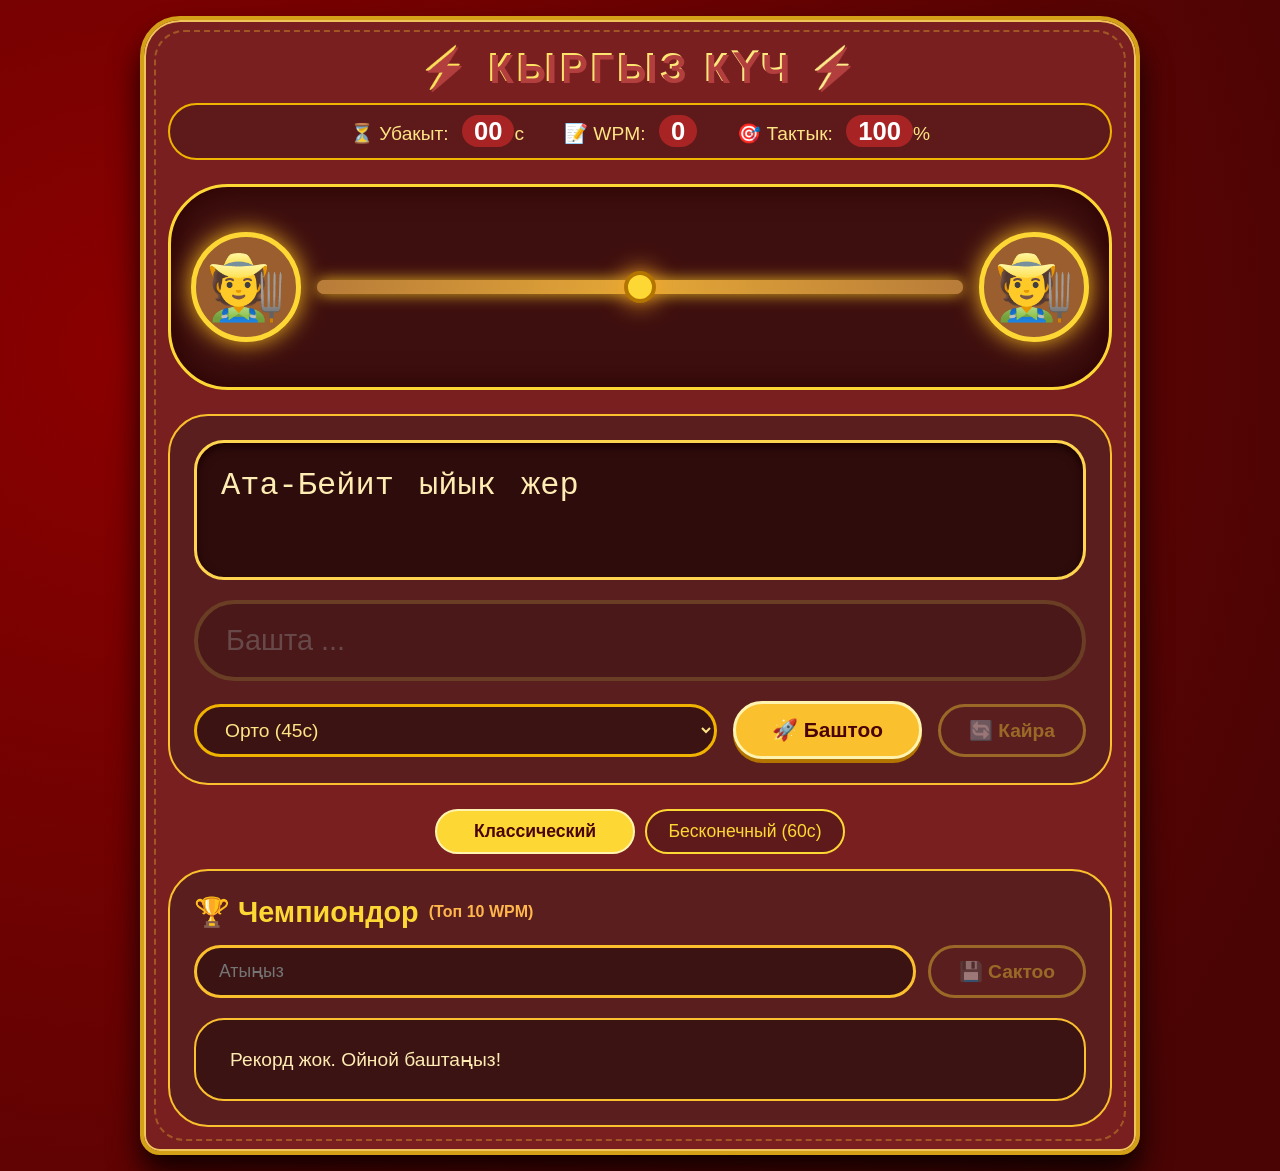
==== index.html @ 17764546 "finished last" ====
<!DOCTYPE html>
<html lang="ru">
<head>
    <meta charset="UTF-8">
    <meta name="viewport" content="width=device-width, initial-scale=1.0">
    <title>Кыргызская перетягивалка</title>
    <link rel="stylesheet" href="style.css">
</head>
<body>
    <div class="game-container">
        <!-- Шапка с игровыми показателями -->
        <header class="game-header">
            <h1 class="game-title">⚡ КЫРГЫЗ КҮЧ ⚡</h1>
            <div class="stats-bar">
                <div class="stat-item">⏳ Убакыт: <span id="timer-display">00</span>с</div>
                <div class="stat-item">📝 WPM: <span id="wpm-display">0</span></div>
                <div class="stat-item">🎯 Тактык: <span id="accuracy-display">100</span>%</div>
            </div>
        </header>

        <!-- Арена с верёвкой и персонажами -->
        <section class="arena">
            <div class="characters">
                <div class="character left-character">
                    <img src="assets/personss.gif" alt="Сол жак" onerror="this.onerror=null; this.outerHTML='<span class=\'emoji-fallback\'>🧑‍🌾</span>'">
                </div>
                <div class="rope-container">
                    <div class="rope-line"></div>
                    <div class="rope-knot" id="rope-knot"></div>
                </div>
                <div class="character right-character">
                    <img src="assets/personss.gif" alt="Оң жак" onerror="this.onerror=null; this.outerHTML='<span class=\'emoji-fallback\'>🧑‍🌾</span>'">
                </div>
            </div>
        </section>

        <!-- Зона печати -->
        <section class="typing-area">
            <div class="sentence-display" id="sentence-display"></div>
            <input type="text" id="typing-input" placeholder="Башта ..." disabled autocomplete="off">
            <div class="controls">
                <select id="difficulty-select">
                    <option value="easy">Жеңил (60с)</option>
                    <option value="medium" selected>Орто (45с)</option>
                    <option value="hard">Кыйын (30с)</option>
                </select>
                <button id="start-btn" class="btn-primary">🚀 Баштоо</button>
                <button id="restart-btn" class="btn-secondary" disabled>🔄 Кайра</button>
            </div>
        </section>

        <!-- Окно результата (победа/поражение) -->
        <div id="result-overlay" class="result-overlay hidden">
            <div class="result-card">
                <img src="assets/win.gif" alt="Жеңиш" id="win-gif" onerror="this.onerror=null; this.style.display='none'">
                <img src="assets/lose.gif" alt="Жеңилүү" id="lose-gif" onerror="this.onerror=null; this.style.display='none'">
                <h2 id="result-title"></h2>
                <p id="result-stats"></p>
                <button id="result-restart-btn" class="btn-primary">Дагы бир жолу</button>
            </div>
        </div>

        <div class="mode-selector">
    <button id="classic-mode-btn" class="btn-mode active">Классический</button>
    <button id="speed-mode-btn" class="btn-mode">Бесконечный (60с)</button>
</div>

        <!-- Таблица лидеров (топ-10) -->
        <section class="leaderboard">
            <h2>🏆 Чемпиондор <span class="leaderboard-hint">(Топ 10 WPM)</span></h2>
            <div class="leaderboard-entry">
                <input type="text" id="player-name" placeholder="Атыңыз" maxlength="20">
                <button id="save-score-btn" class="btn-secondary" disabled>💾 Сактоо</button>
            </div>
            <ol id="leaderboard-list" class="leaderboard-list">
                <li>Жүктөлүүдө...</li>
            </ol>
        </section>
    </div>
    

    <!-- Подключение главного модуля JavaScript -->
    <script type="module" src="game.js"></script>
</body>
</html>
---- style.css ----
/* ===== КЫРГЫЗСКИЙ СТИЛЬ ===== */
* {
    box-sizing: border-box;
    margin: 0;
    padding: 0;
}

body {
    font-family: 'Segoe UI', 'Arial', sans-serif;
    background: #4a0404; /* тёмно-красный */
    background-image: radial-gradient(circle at 10% 30%, #8b0000 0%, #4a0404 90%);
    color: #fff3e0;
    min-height: 100vh;
    display: flex;
    justify-content: center;
    align-items: center;
    padding: 16px;
}

.game-container {
    max-width: 1000px;
    width: 100%;
    background: #7a1f1f; /* бордовый */
    border-radius: 40px 40px 20px 20px;
    padding: 24px;
    box-shadow: 0 20px 30px rgba(0,0,0,0.8), 0 0 0 2px #f0c45a inset;
    border: 4px solid #d4a017;
    position: relative;
}

/* Имитация кыргызского орнамента */
.game-container::before {
    content: "";
    position: absolute;
    top: 10px;
    left: 10px;
    right: 10px;
    bottom: 10px;
    border: 2px dashed #fdd835;
    border-radius: 30px;
    pointer-events: none;
    opacity: 0.3;
}

/* Шапка */
.game-header {
    text-align: center;
    margin-bottom: 24px;
}

.game-title {
    font-size: 2.5rem;
    letter-spacing: 4px;
    background: linear-gradient(135deg, #fdd835, #fff3b0);
    -webkit-background-clip: text;
    -webkit-text-fill-color: transparent;
    text-shadow: 2px 2px 0 #b33e3e;
    margin-bottom: 12px;
    font-weight: 800;
}

.stats-bar {
    display: flex;
    justify-content: center;
    gap: 40px;
    background: #5e1a1a;
    padding: 12px 24px;
    border-radius: 60px;
    border: 2px solid #f0b300;
    font-size: 1.2rem;
    flex-wrap: wrap;
    color: #ffe484;
}

.stat-item span {
    color: #ffffff;
    font-size: 1.6rem;
    font-weight: bold;
    margin-left: 8px;
    background: #a82424;
    padding: 2px 12px;
    border-radius: 40px;
}

/* Арена */
.arena {
    background: #3e0f0f;
    border-radius: 60px;
    padding: 30px 20px;
    margin-bottom: 24px;
    border: 3px solid #fdd835;
    box-shadow: inset 0 0 30px #2a0000;
}

.characters {
    display: flex;
    align-items: center;
    justify-content: space-between;
    gap: 16px;
    position: relative;
    height: 140px;
}

.character {
    width: 110px;
    height: 110px;
    background: #9b5e2e;
    border-radius: 50%;
    display: flex;
    align-items: center;
    justify-content: center;
    font-size: 3.5rem;
    border: 5px solid #fdd835;
    box-shadow: 0 0 25px #fbbf24;
    overflow: hidden;
}

.character img {
    width: 100%;
    height: 100%;
    object-fit: cover;
}

.emoji-fallback {
    font-size: 4rem;
}

.rope-container {
    flex: 1;
    height: 14px;
    background: #a1662f;
    border-radius: 10px;
    position: relative;
    box-shadow: 0 0 15px #e6b422;
}

.rope-line {
    width: 100%;
    height: 100%;
    background: linear-gradient(90deg, #b87c3a, #e5a836, #b87c3a);
    border-radius: 10px;
}

.rope-knot {
    position: absolute;
    top: 50%;
    left: 50%;
    width: 32px;
    height: 32px;
    background: #fdd835;
    border-radius: 50%;
    transform: translate(-50%, -50%);
    box-shadow: 0 0 25px #f9a825;
    border: 4px solid #b37400;
    transition: transform 0.1s ease-out;
    z-index: 5;
}

/* Зона печати */
.typing-area {
    background: #5a1e1e;
    border-radius: 40px;
    padding: 24px;
    margin-bottom: 24px;
    border: 2px solid #fbc02d;
}

.sentence-display {
    background: #2f0c0c;
    padding: 24px;
    border-radius: 30px;
    font-size: 2rem;
    font-family: 'Courier New', monospace;
    line-height: 2.4rem;
    border: 3px solid #ffd54f;
    margin-bottom: 20px;
    word-break: break-word;
    min-height: 140px;
    color: #ffecb3;
    box-shadow: inset 0 4px 10px #1a0101;
    white-space: pre-wrap;
}

.sentence-display span {
    display: inline-block;
    transition: all 0.1s;
}

.sentence-display span.correct {
    color: #b9f6ca;
    background: #1b5e2040;
    border-radius: 6px;
}

.sentence-display span.wrong {
    color: #ff8a80;
    background: #b71c1c40;
    border-radius: 6px;
    text-decoration: underline wavy #ff5252;
}

#typing-input {
    width: 100%;
    padding: 20px 28px;
    font-size: 1.8rem;
    background: #3b1313;
    border: 4px solid #ffb300;
    border-radius: 70px;
    color: #ffe082;
    outline: none;
    margin-bottom: 20px;
    transition: 0.2s;
}

#typing-input:focus {
    border-color: #ffd54f;
    box-shadow: 0 0 25px #ffb300;
}

#typing-input:disabled {
    opacity: 0.5;
    border-color: #7b5f2a;
}

.controls {
    display: flex;
    gap: 16px;
    flex-wrap: wrap;
    align-items: center;
}

#difficulty-select {
    background: #3b1313;
    color: #ffe484;
    border: 3px solid #f0b300;
    padding: 12px 24px;
    border-radius: 50px;
    font-size: 1.2rem;
    cursor: pointer;
    flex: 1;
    min-width: 170px;
}

.btn-primary {
    background: #fbc02d;
    color: #4a0404;
    border: none;
    padding: 14px 36px;
    border-radius: 50px;
    font-weight: bold;
    font-size: 1.3rem;
    cursor: pointer;
    transition: 0.2s;
    border: 3px solid #fff3b0;
    box-shadow: 0 4px 0 #b37400;
}

.btn-primary:hover:not(:disabled) {
    background: #ffd54f;
    transform: translateY(-2px);
    box-shadow: 0 6px 0 #b37400;
}

.btn-primary:active:not(:disabled) {
    transform: translateY(2px);
    box-shadow: 0 2px 0 #b37400;
}

.btn-secondary {
    background: transparent;
    color: #fdd835;
    border: 3px solid #fdd835;
    padding: 12px 28px;
    border-radius: 50px;
    font-weight: bold;
    font-size: 1.2rem;
    cursor: pointer;
    transition: 0.2s;
}

.btn-secondary:hover:not(:disabled) {
    background: #fdd83530;
    border-color: #ffb300;
}

.btn-primary:disabled, .btn-secondary:disabled {
    opacity: 0.4;
    cursor: not-allowed;
}

/* Результат (оверлей) */
.result-overlay {
    position: fixed;
    top: 0; left: 0; width: 100%; height: 100%;
    background: rgba(40, 0, 0, 0.95);
    display: flex;
    justify-content: center;
    align-items: center;
    z-index: 1000;
    backdrop-filter: blur(8px);
}

.result-overlay.hidden {
    display: none;
}

.result-card {
    background: #7a1f1f;
    padding: 40px 50px;
    border-radius: 80px;
    text-align: center;
    border: 6px solid #fdd835;
    max-width: 450px;
    width: 90%;
}

.result-card img {
    max-width: 160px;
    margin-bottom: 20px;
    border-radius: 30px;
}

#result-title {
    font-size: 3rem;
    margin-bottom: 15px;
    color: #fdd835;
}

#result-stats {
    font-size: 1.5rem;
    margin-bottom: 35px;
    color: #ffecb3;
}

/* Таблица лидеров */
.leaderboard {
    background: #5a1e1e;
    border-radius: 40px;
    padding: 24px;
    border: 2px solid #fbc02d;
}

.leaderboard h2 {
    color: #fdd835;
    margin-bottom: 16px;
    display: flex;
    align-items: center;
    gap: 10px;
    font-size: 1.8rem;
}

.leaderboard-hint {
    font-size: 1rem;
    color: #ffb74d;
}

.leaderboard-entry {
    display: flex;
    gap: 12px;
    margin-bottom: 20px;
}

#player-name {
    flex: 1;
    background: #3b1313;
    border: 3px solid #fbc02d;
    border-radius: 50px;
    padding: 12px 22px;
    color: #ffe484;
    font-size: 1.1rem;
}

.leaderboard-list {
    list-style: none;
    background: #3b1313;
    border-radius: 30px;
    padding: 16px;
    border: 2px solid #fbc02d;
}

.leaderboard-list li {
    padding: 12px 18px;
    border-bottom: 1px solid #a1662f;
    display: flex;
    justify-content: space-between;
    font-size: 1.2rem;
    color: #ffecb3;
}

.leaderboard-list li:last-child {
    border-bottom: none;
}

.leaderboard-list li span {
    color: #fdd835;
    font-weight: bold;
}
.mode-selector {
    display: flex;
    gap: 10px;
    margin-bottom: 15px;
    justify-content: center;
    width: 100%;
}

.btn-mode {
    background: #5e1a1a;
    color: #fdd835;
    border: 2px solid #fdd835;
    padding: 10px 20px;
    border-radius: 40px;
    font-size: 1.1rem;
    cursor: pointer;
    transition: 0.2s;
    flex: 1;
    max-width: 200px;
}

.btn-mode.active {
    background: #fdd835;
    color: #4a0404;
    border-color: #fff3b0;
    font-weight: bold;
}

.btn-mode:hover {
    background: #fdd83530;
}
/* Адаптивность */
@media (max-width: 700px) {
    .game-title { font-size: 2rem; }
    .stats-bar { gap: 15px; font-size: 1rem; }
    .sentence-display { font-size: 1.5rem; }
    .character { width: 80px; height: 80px; }
    .rope-knot { width: 26px; height: 26px; }
    .btn-primary, .btn-secondary { font-size: 1rem; padding: 10px 20px; }
}
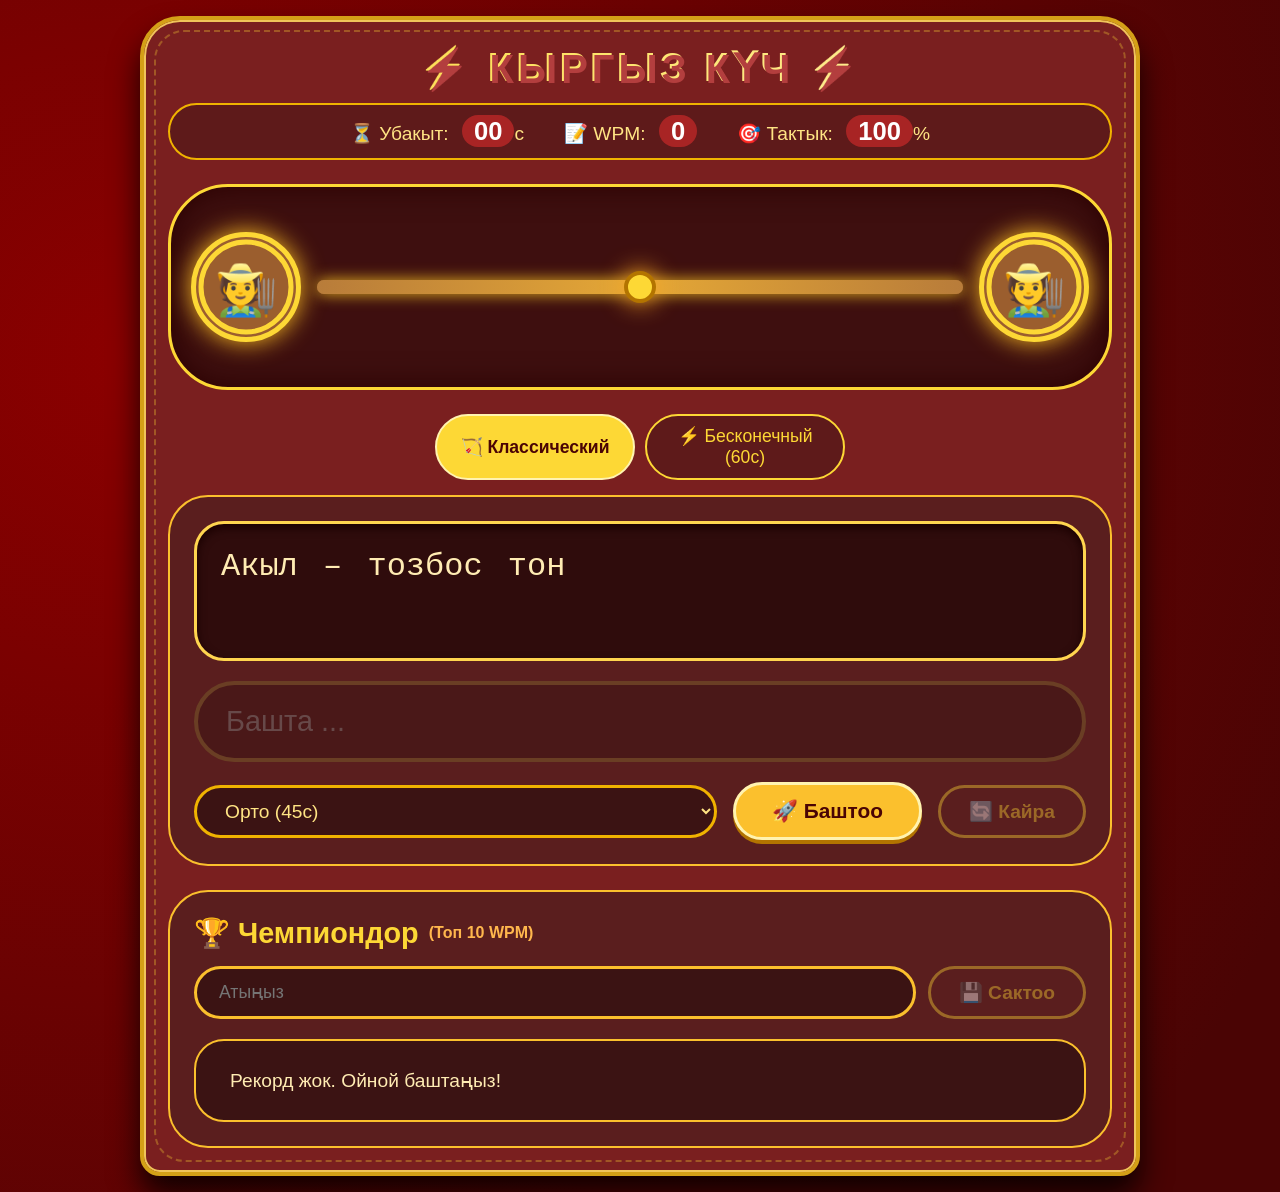
==== commit 46e2ba3e: "last psuh" ====
--- a/index.html
+++ b/index.html
@@ -18,21 +18,27 @@
             </div>
         </header>
 
-        <!-- Арена с верёвкой и персонажами -->
+        <!-- Арена с верёвкой и персонажами (GIF) -->
         <section class="arena">
             <div class="characters">
                 <div class="character left-character">
-                    <img src="assets/personss.gif" alt="Сол жак" onerror="this.onerror=null; this.outerHTML='<span class=\'emoji-fallback\'>🧑‍🌾</span>'">
+                    <img src="assets/personss.gif" alt="Сол жак" id="left-gif" class="character-gif" onerror="this.onerror=null; this.src='data:image/svg+xml;utf8,<svg xmlns=\'http://www.w3.org/2000/svg\' width=\'100\' height=\'100\' viewBox=\'0 0 100 100\'><circle cx=\'50\' cy=\'50\' r=\'45\' fill=\'%239b5e2e\' stroke=\'%23fdd835\' stroke-width=\'5\'/><text x=\'50\' y=\'70\' font-size=\'50\' text-anchor=\'middle\' fill=\'%23fdd835\'>🧑‍🌾</text></svg>'">
                 </div>
                 <div class="rope-container">
                     <div class="rope-line"></div>
                     <div class="rope-knot" id="rope-knot"></div>
                 </div>
                 <div class="character right-character">
-                    <img src="assets/personss.gif" alt="Оң жак" onerror="this.onerror=null; this.outerHTML='<span class=\'emoji-fallback\'>🧑‍🌾</span>'">
+                    <img src="assets/personss.gif" alt="Оң жак" id="right-gif" class="character-gif" onerror="this.onerror=null; this.src='data:image/svg+xml;utf8,<svg xmlns=\'http://www.w3.org/2000/svg\' width=\'100\' height=\'100\' viewBox=\'0 0 100 100\'><circle cx=\'50\' cy=\'50\' r=\'45\' fill=\'%239b5e2e\' stroke=\'%23fdd835\' stroke-width=\'5\'/><text x=\'50\' y=\'70\' font-size=\'50\' text-anchor=\'middle\' fill=\'%23fdd835\'>🧑‍🌾</text></svg>'">
                 </div>
             </div>
         </section>
+
+        <!-- Переключатель режимов -->
+        <div class="mode-selector">
+            <button id="classic-mode-btn" class="btn-mode active">🏹 Классический</button>
+            <button id="speed-mode-btn" class="btn-mode">⚡ Бесконечный (60с)</button>
+        </div>
 
         <!-- Зона печати -->
         <section class="typing-area">
@@ -49,25 +55,22 @@
             </div>
         </section>
 
-        <!-- Окно результата (победа/поражение) -->
+        <!-- Окно результата (победа/поражение) с GIF -->
         <div id="result-overlay" class="result-overlay hidden">
             <div class="result-card">
-                <img src="assets/win.gif" alt="Жеңиш" id="win-gif" onerror="this.onerror=null; this.style.display='none'">
-                <img src="assets/lose.gif" alt="Жеңилүү" id="lose-gif" onerror="this.onerror=null; this.style.display='none'">
+                <div class="result-gif-container">
+                    <img src="assets/win.gif" alt="Жеңиш" id="win-gif" class="result-gif" onerror="this.onerror=null; this.src='data:image/svg+xml;utf8,<svg xmlns=\'http://www.w3.org/2000/svg\' width=\'200\' height=\'200\' viewBox=\'0 0 200 200\'><circle cx=\'100\' cy=\'100\' r=\'90\' fill=\'%234ade80\'/><text x=\'100\' y=\'130\' font-size=\'80\' text-anchor=\'middle\' fill=\'white\'>🏆</text></svg>'">
+                    <img src="assets/lose.gif" alt="Жеңилүү" id="lose-gif" class="result-gif" style="display:none;" onerror="this.onerror=null; this.src='data:image/svg+xml;utf8,<svg xmlns=\'http://www.w3.org/2000/svg\' width=\'200\' height=\'200\' viewBox=\'0 0 200 200\'><circle cx=\'100\' cy=\'100\' r=\'90\' fill=\'%23f87171\'/><text x=\'100\' y=\'130\' font-size=\'80\' text-anchor=\'middle\' fill=\'white\'>💔</text></svg>'">
+                </div>
                 <h2 id="result-title"></h2>
                 <p id="result-stats"></p>
                 <button id="result-restart-btn" class="btn-primary">Дагы бир жолу</button>
             </div>
         </div>
 
-        <div class="mode-selector">
-    <button id="classic-mode-btn" class="btn-mode active">Классический</button>
-    <button id="speed-mode-btn" class="btn-mode">Бесконечный (60с)</button>
-</div>
-
-        <!-- Таблица лидеров (топ-10) -->
+        <!-- Таблица лидеров -->
         <section class="leaderboard">
-            <h2>🏆 Чемпиондор <span class="leaderboard-hint">(Топ 10 WPM)</span></h2>
+            <h2>🏆 Чемпиондор <span class="leaderboard-hint" id="leaderboard-title">(Топ 10 WPM)</span></h2>
             <div class="leaderboard-entry">
                 <input type="text" id="player-name" placeholder="Атыңыз" maxlength="20">
                 <button id="save-score-btn" class="btn-secondary" disabled>💾 Сактоо</button>
@@ -77,9 +80,7 @@
             </ol>
         </section>
     </div>
-    
 
-    <!-- Подключение главного модуля JavaScript -->
     <script type="module" src="game.js"></script>
 </body>
 </html>
--- a/style.css
+++ b/style.css
@@ -7,7 +7,7 @@
 
 body {
     font-family: 'Segoe UI', 'Arial', sans-serif;
-    background: #4a0404; /* тёмно-красный */
+    background: #4a0404;
     background-image: radial-gradient(circle at 10% 30%, #8b0000 0%, #4a0404 90%);
     color: #fff3e0;
     min-height: 100vh;
@@ -20,7 +20,7 @@
 .game-container {
     max-width: 1000px;
     width: 100%;
-    background: #7a1f1f; /* бордовый */
+    background: #7a1f1f;
     border-radius: 40px 40px 20px 20px;
     padding: 24px;
     box-shadow: 0 20px 30px rgba(0,0,0,0.8), 0 0 0 2px #f0c45a inset;
@@ -28,7 +28,6 @@
     position: relative;
 }
 
-/* Имитация кыргызского орнамента */
 .game-container::before {
     content: "";
     position: absolute;
@@ -82,6 +81,39 @@
     border-radius: 40px;
 }
 
+/* Переключатель режимов */
+.mode-selector {
+    display: flex;
+    gap: 10px;
+    margin-bottom: 15px;
+    justify-content: center;
+    width: 100%;
+}
+
+.btn-mode {
+    background: #5e1a1a;
+    color: #fdd835;
+    border: 2px solid #fdd835;
+    padding: 10px 20px;
+    border-radius: 40px;
+    font-size: 1.1rem;
+    cursor: pointer;
+    transition: 0.2s;
+    flex: 1;
+    max-width: 200px;
+}
+
+.btn-mode.active {
+    background: #fdd835;
+    color: #4a0404;
+    border-color: #fff3b0;
+    font-weight: bold;
+}
+
+.btn-mode:hover {
+    background: #fdd83530;
+}
+
 /* Арена */
 .arena {
     background: #3e0f0f;
@@ -104,25 +136,20 @@
 .character {
     width: 110px;
     height: 110px;
-    background: #9b5e2e;
     border-radius: 50%;
     display: flex;
     align-items: center;
     justify-content: center;
-    font-size: 3.5rem;
+    overflow: hidden;
     border: 5px solid #fdd835;
     box-shadow: 0 0 25px #fbbf24;
-    overflow: hidden;
-}
-
-.character img {
+    background: #9b5e2e;
+}
+
+.character-gif {
     width: 100%;
     height: 100%;
     object-fit: cover;
-}
-
-.emoji-fallback {
-    font-size: 4rem;
 }
 
 .rope-container {
@@ -176,6 +203,8 @@
     margin-bottom: 20px;
     word-break: break-word;
     min-height: 140px;
+    max-height: 300px;
+    overflow-y: auto;
     color: #ffecb3;
     box-shadow: inset 0 4px 10px #1a0101;
     white-space: pre-wrap;
@@ -314,10 +343,19 @@
     width: 90%;
 }
 
-.result-card img {
-    max-width: 160px;
-    margin-bottom: 20px;
-    border-radius: 30px;
+.result-gif-container {
+    width: 200px;
+    height: 200px;
+    margin: 0 auto 20px;
+    border-radius: 50%;
+    overflow: hidden;
+    border: 4px solid #fdd835;
+}
+
+.result-gif {
+    width: 100%;
+    height: 100%;
+    object-fit: cover;
 }
 
 #result-title {
@@ -395,37 +433,7 @@
     color: #fdd835;
     font-weight: bold;
 }
-.mode-selector {
-    display: flex;
-    gap: 10px;
-    margin-bottom: 15px;
-    justify-content: center;
-    width: 100%;
-}
-
-.btn-mode {
-    background: #5e1a1a;
-    color: #fdd835;
-    border: 2px solid #fdd835;
-    padding: 10px 20px;
-    border-radius: 40px;
-    font-size: 1.1rem;
-    cursor: pointer;
-    transition: 0.2s;
-    flex: 1;
-    max-width: 200px;
-}
-
-.btn-mode.active {
-    background: #fdd835;
-    color: #4a0404;
-    border-color: #fff3b0;
-    font-weight: bold;
-}
-
-.btn-mode:hover {
-    background: #fdd83530;
-}
+
 /* Адаптивность */
 @media (max-width: 700px) {
     .game-title { font-size: 2rem; }
